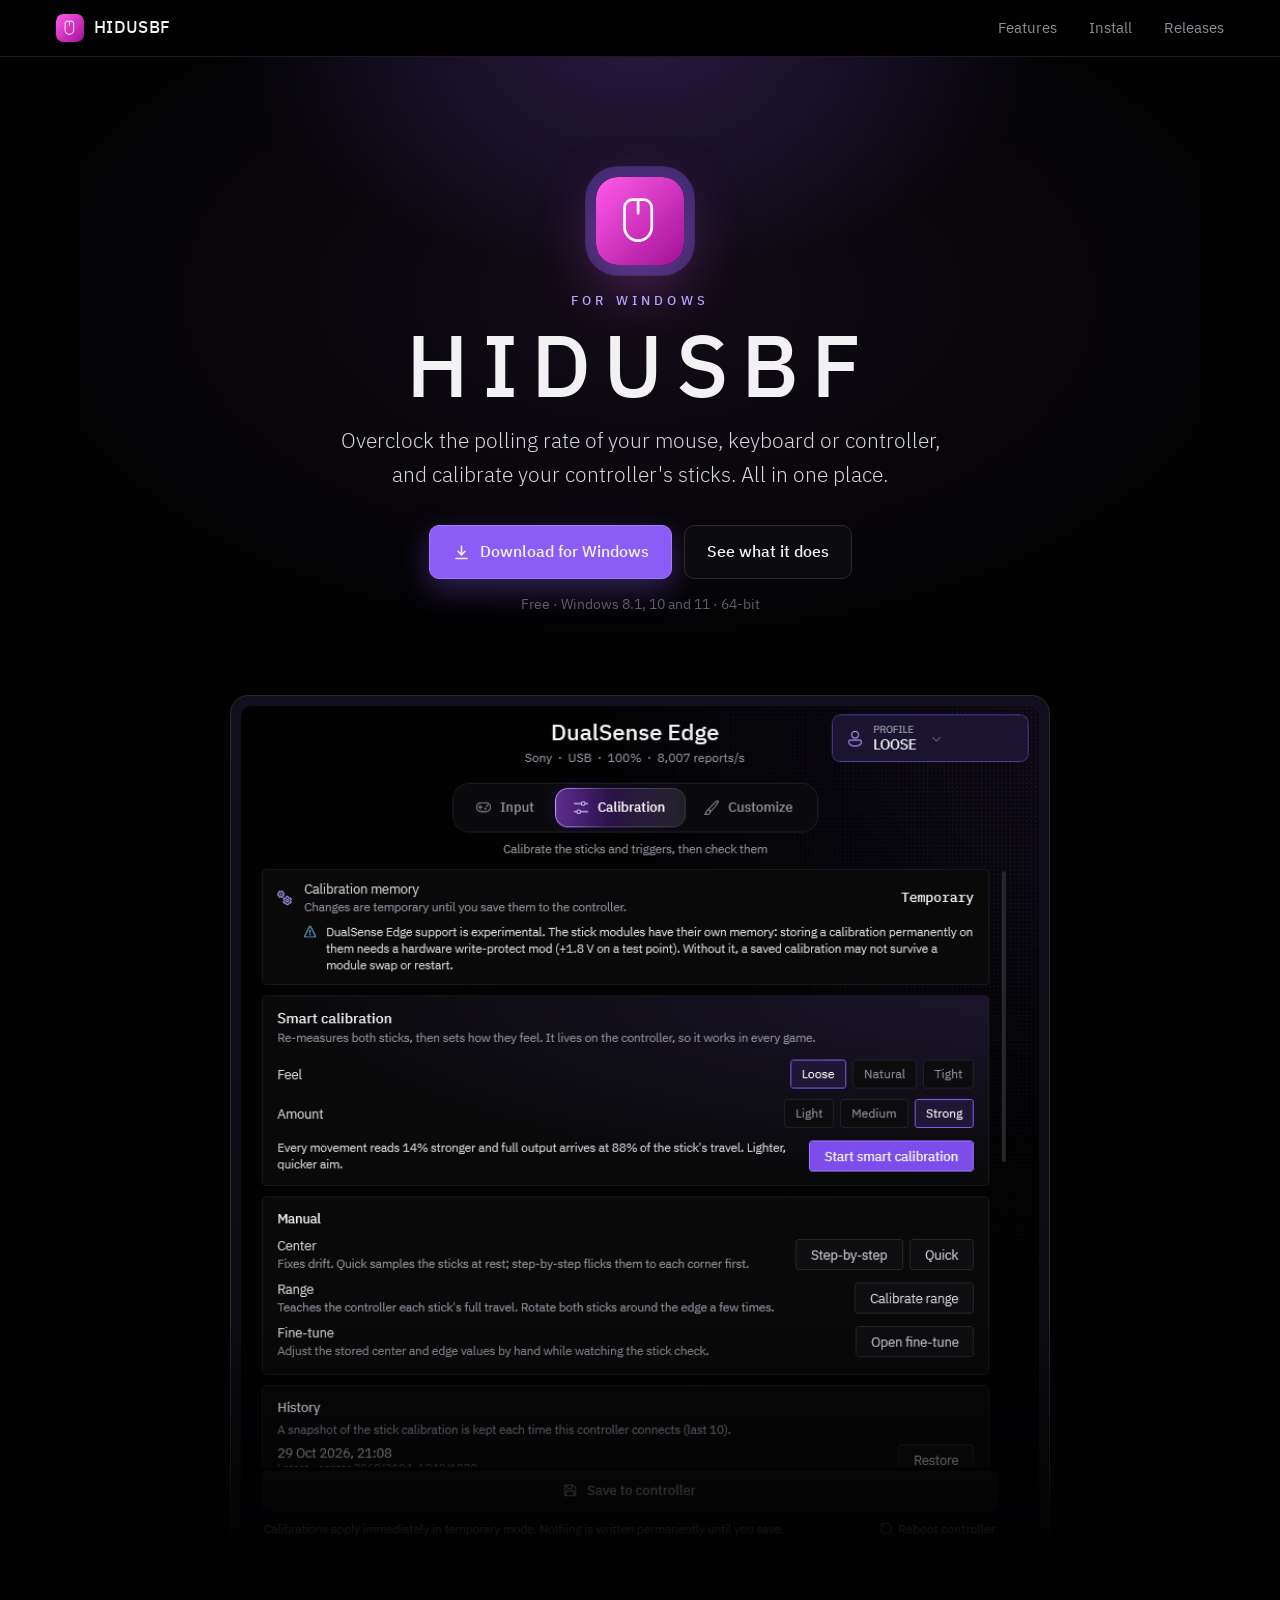
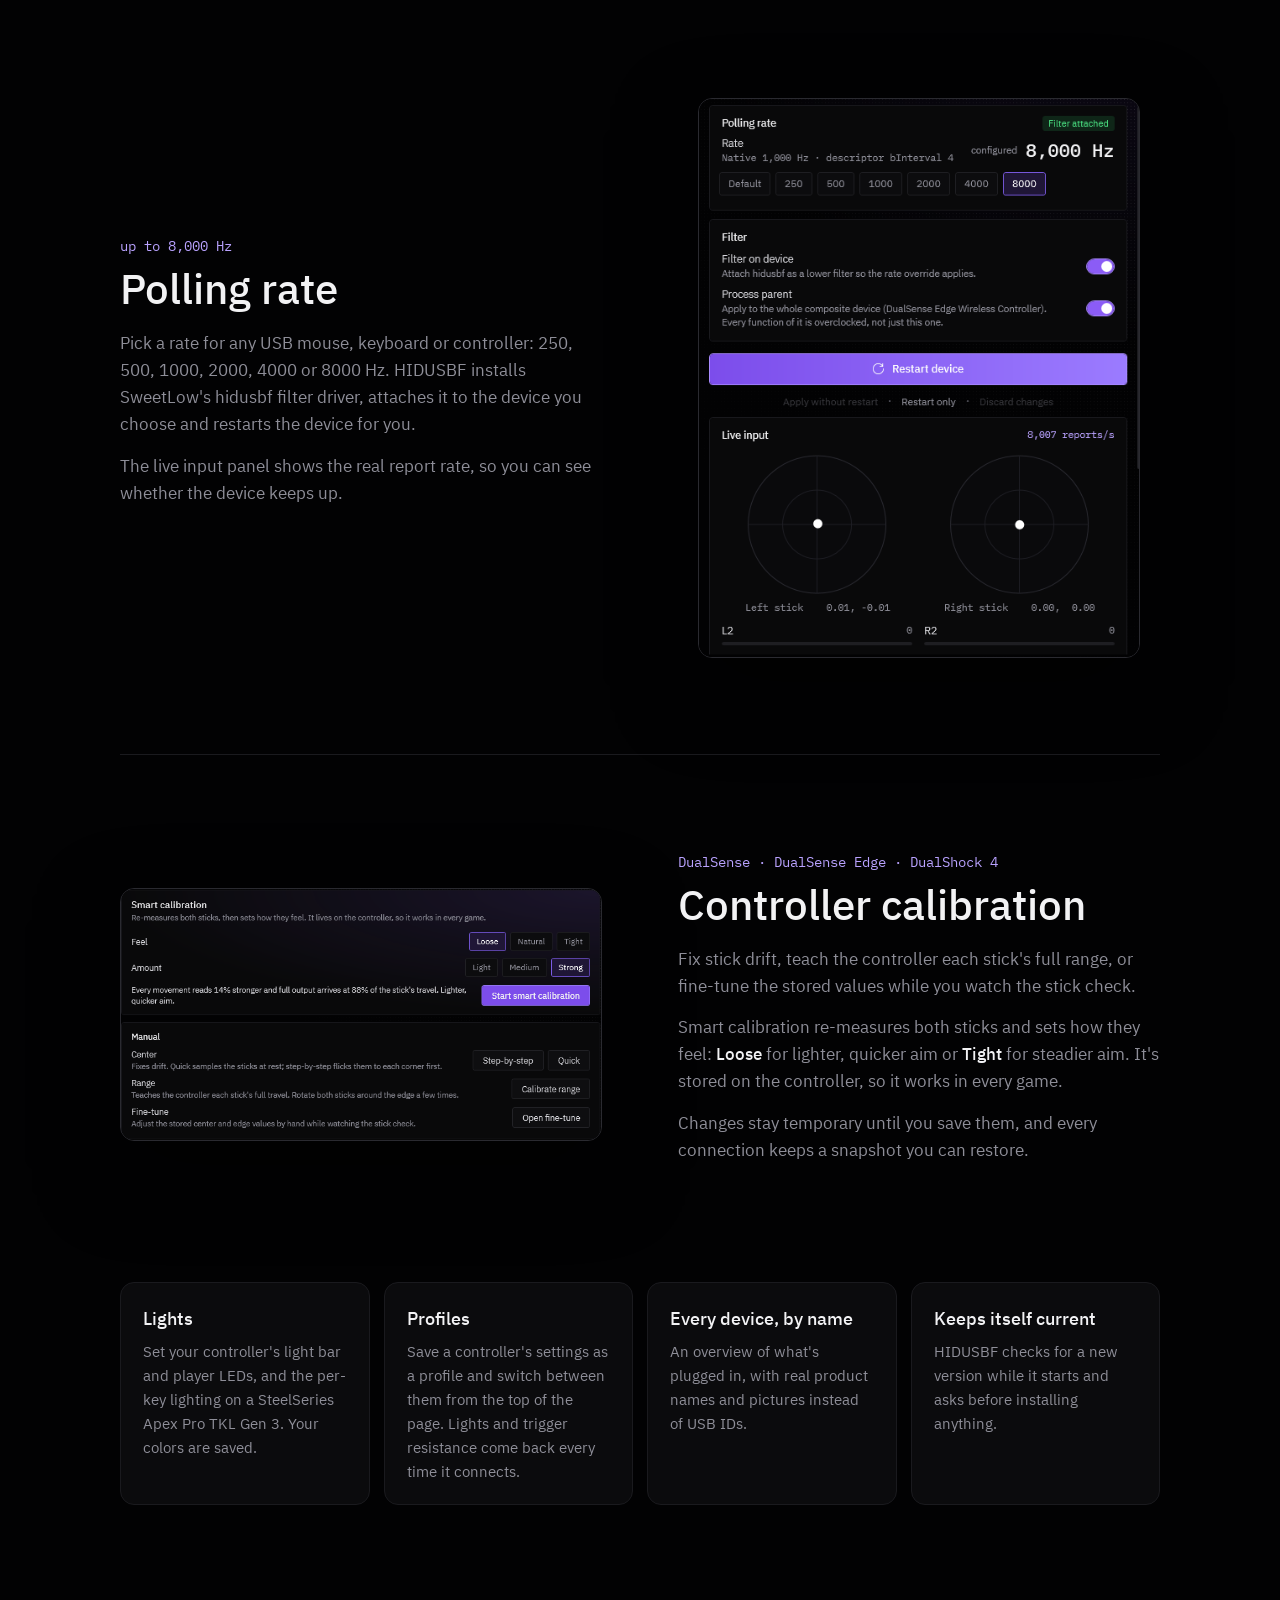
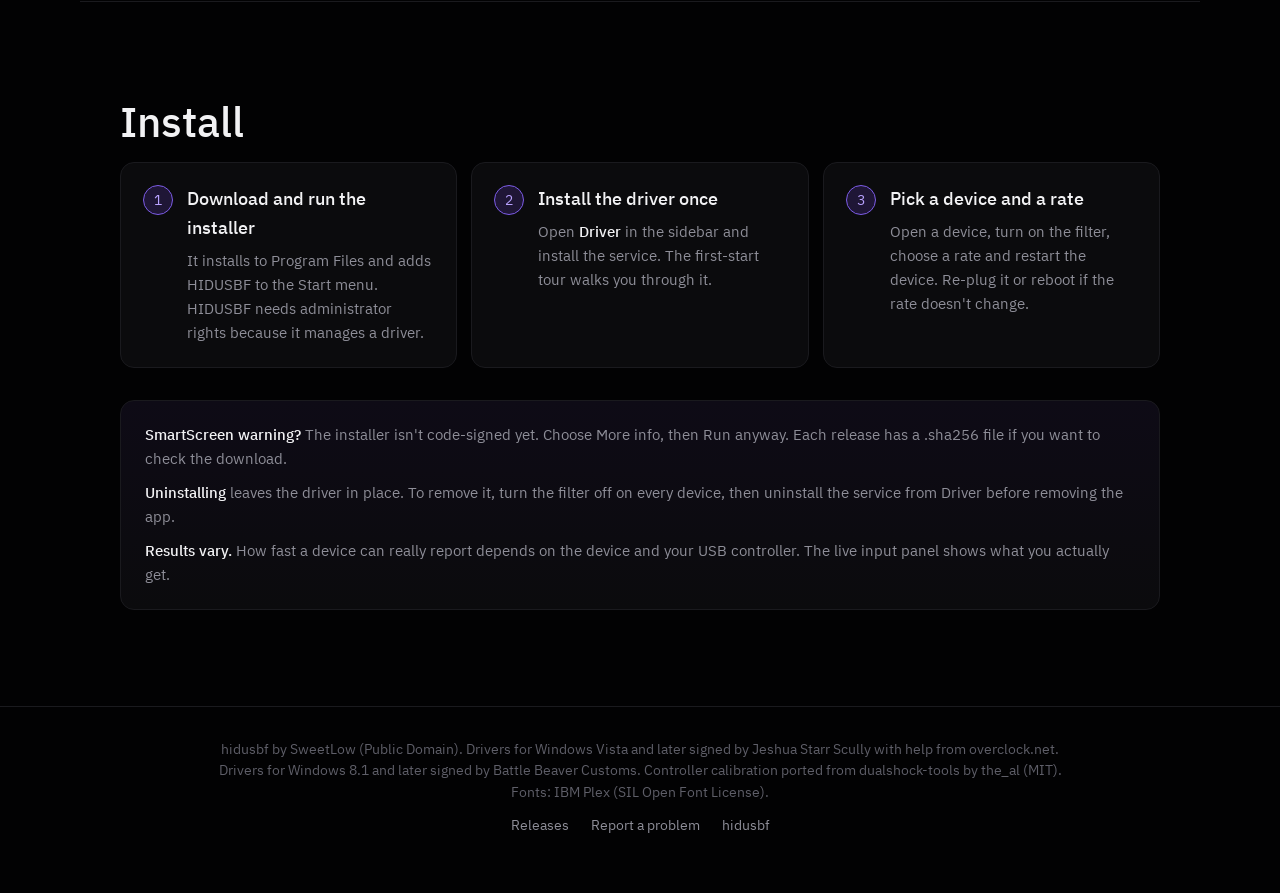
==== index.html @ 826380c1 "Website for hidusbf.app (GitHub Pages) Co-Authored-By: Claude Opus 5.5 <noreply@anthropic.com>" ====
<!doctype html>
<html lang="en">
<head>
<meta charset="utf-8">
<meta name="viewport" content="width=device-width, initial-scale=1">
<title>HIDUSBF: polling rates and controller calibration for Windows</title>
<meta name="description" content="Overclock the USB polling rate of your mouse, keyboard or controller up to 8 kHz, and calibrate PlayStation controller sticks. Free for Windows.">
<meta property="og:title" content="HIDUSBF">
<meta property="og:description" content="Polling rates up to 8 kHz, controller calibration and lighting, in one Windows app.">
<meta property="og:image" content="https://hidusbf.app/assets/calibration.png">
<meta property="og:url" content="https://hidusbf.app/">
<meta name="theme-color" content="#020203">
<link rel="icon" href="assets/icon.svg" type="image/svg+xml">
<link rel="stylesheet" href="style.css">
</head>
<body>

<header class="nav">
  <a class="brand" href="#top"><img src="assets/icon.svg" alt="" width="28" height="28">HIDUSBF</a>
  <nav>
    <a href="#features">Features</a>
    <a href="#install">Install</a>
    <a href="https://github.com/KazboXIII/HIDUSBF/releases">Releases</a>
  </nav>
</header>

<main id="top">
  <section class="hero">
    <div class="glow" aria-hidden="true"></div>
    <img class="hero-icon" src="assets/icon.svg" alt="" width="88" height="88">
    <p class="eyebrow">For Windows</p>
    <h1>HIDUSBF</h1>
    <p class="lede">Overclock the polling rate of your mouse, keyboard or controller, and calibrate your controller's sticks. All in one place.</p>
    <div class="cta">
      <a class="button primary" id="download" href="https://github.com/KazboXIII/HIDUSBF/releases/latest">
        <svg viewBox="0 0 24 24" aria-hidden="true"><path d="M12 4v11m0 0-4.5-4.5M12 15l4.5-4.5M5 19.5h14"/></svg>
        <span id="download-label">Download for Windows</span>
      </a>
      <a class="button" href="#features">See what it does</a>
    </div>
    <p class="fine" id="download-meta">Free · Windows 8.1, 10 and 11 · 64-bit</p>
    <figure class="hero-shot">
      <img src="assets/calibration.png" alt="HIDUSBF calibration tab for a DualSense Edge, with Smart calibration set to Loose" width="770" height="815">
    </figure>
  </section>

  <section class="features" id="features">
    <article class="feature">
      <div class="text">
        <p class="tag mono">up to 8,000 Hz</p>
        <h2>Polling rate</h2>
        <p>Pick a rate for any USB mouse, keyboard or controller: 250, 500, 1000, 2000, 4000 or 8000 Hz. HIDUSBF installs SweetLow's hidusbf filter driver, attaches it to the device you choose and restarts the device for you.</p>
        <p>The live input panel shows the real report rate, so you can see whether the device keeps up.</p>
      </div>
      <img src="assets/polling.png" alt="Polling rate set to 8,000 Hz with live stick input reading 8,007 reports per second" width="524" height="665" loading="lazy">
    </article>

    <article class="feature flip">
      <div class="text">
        <p class="tag mono">DualSense · DualSense Edge · DualShock 4</p>
        <h2>Controller calibration</h2>
        <p>Fix stick drift, teach the controller each stick's full range, or fine-tune the stored values while you watch the stick check.</p>
        <p>Smart calibration re-measures both sticks and sets how they feel: <span class="hl">Loose</span> for lighter, quicker aim or <span class="hl">Tight</span> for steadier aim. It's stored on the controller, so it works in every game.</p>
        <p>Changes stay temporary until you save them, and every connection keeps a snapshot you can restore.</p>
      </div>
      <img src="assets/smart-calibration.png" alt="Smart calibration set to Loose and Strong, above the manual center, range and fine-tune tools" width="703" height="368" loading="lazy">
    </article>

    <div class="grid">
      <div class="card">
        <h3>Lights</h3>
        <p>Set your controller's light bar and player LEDs, and the per-key lighting on a SteelSeries Apex Pro TKL Gen 3. Your colors are saved.</p>
      </div>
      <div class="card">
        <h3>Profiles</h3>
        <p>Save a controller's settings as a profile and switch between them from the top of the page. Lights and trigger resistance come back every time it connects.</p>
      </div>
      <div class="card">
        <h3>Every device, by name</h3>
        <p>An overview of what's plugged in, with real product names and pictures instead of USB IDs.</p>
      </div>
      <div class="card">
        <h3>Keeps itself current</h3>
        <p>HIDUSBF checks for a new version while it starts and asks before installing anything.</p>
      </div>
    </div>
  </section>

  <section class="install" id="install">
    <h2>Install</h2>
    <ol>
      <li><span class="n mono">1</span><div><h3>Download and run the installer</h3><p>It installs to Program Files and adds HIDUSBF to the Start menu. HIDUSBF needs administrator rights because it manages a driver.</p></div></li>
      <li><span class="n mono">2</span><div><h3>Install the driver once</h3><p>Open <span class="hl">Driver</span> in the sidebar and install the service. The first-start tour walks you through it.</p></div></li>
      <li><span class="n mono">3</span><div><h3>Pick a device and a rate</h3><p>Open a device, turn on the filter, choose a rate and restart the device. Re-plug it or reboot if the rate doesn't change.</p></div></li>
    </ol>
    <div class="notes">
      <p><span class="hl">SmartScreen warning?</span> The installer isn't code-signed yet. Choose More info, then Run anyway. Each release has a .sha256 file if you want to check the download.</p>
      <p><span class="hl">Uninstalling</span> leaves the driver in place. To remove it, turn the filter off on every device, then uninstall the service from Driver before removing the app.</p>
      <p><span class="hl">Results vary.</span> How fast a device can really report depends on the device and your USB controller. The live input panel shows what you actually get.</p>
    </div>
  </section>
</main>

<footer>
  <p>hidusbf by SweetLow (Public Domain). Drivers for Windows Vista and later signed by Jeshua Starr Scully with help from overclock.net. Drivers for Windows 8.1 and later signed by Battle Beaver Customs. Controller calibration ported from dualshock-tools by the_al (MIT). Fonts: IBM Plex (SIL Open Font License).</p>
  <p class="links"><a href="https://github.com/KazboXIII/HIDUSBF/releases">Releases</a><a href="https://github.com/KazboXIII/HIDUSBF/issues">Report a problem</a><a href="https://github.com/LordOfMice/hidusbf">hidusbf</a></p>
</footer>

<script>
// Point the download button straight at the newest installer (falls back to the Releases page).
fetch('https://api.github.com/repos/KazboXIII/HIDUSBF/releases/latest')
  .then(function (r) { return r.ok ? r.json() : null; })
  .then(function (rel) {
    if (!rel) return;
    var a = (rel.assets || []).filter(function (x) { return /-Setup\.exe$/.test(x.name); })[0];
    if (!a) return;
    document.getElementById('download').href = a.browser_download_url;
    document.getElementById('download-label').textContent = 'Download ' + rel.tag_name.replace(/^v/, '');
    document.getElementById('download-meta').textContent = 'Free · Windows 8.1, 10 and 11 · 64-bit · ' + (a.size / 1048576).toFixed(1) + ' MB';
  })
  .catch(function () {});
</script>
</body>
</html>
---- style.css ----
@font-face { font-family: "Plex"; src: url(assets/fonts/IBMPlexSans-Light.ttf) format("truetype"); font-weight: 300; font-display: swap; }
@font-face { font-family: "Plex"; src: url(assets/fonts/IBMPlexSans-Regular.ttf) format("truetype"); font-weight: 400; font-display: swap; }
@font-face { font-family: "Plex"; src: url(assets/fonts/IBMPlexSans-Medium.ttf) format("truetype"); font-weight: 500; font-display: swap; }
@font-face { font-family: "Plex Mono"; src: url(assets/fonts/IBMPlexMono-Regular.ttf) format("truetype"); font-weight: 400; font-display: swap; }

:root {
  --bg: #020203; --surface: #0B0B0D; --line: #1A1A1E; --line-hi: #2A2A30;
  --text: #F2F2F4; --label: #D6D6DB; --muted: #8E8E98; --faint: #5E5E68;
  --accent: #8B5CF6; --accent-soft: #B9A2FF; --accent-fill: #1F1636; --accent-line: #7C5CE6;
  --pink: #D07CFF;
  --sans: "Plex", "Segoe UI", system-ui, sans-serif; --mono: "Plex Mono", Consolas, monospace;
}
* { box-sizing: border-box; }
html { scroll-behavior: smooth; }
body { margin: 0; background: var(--bg); color: var(--label); font: 400 17px/1.6 var(--sans); -webkit-font-smoothing: antialiased; }
b, strong, h1, h2, h3 { font-weight: 500; }
a { color: inherit; }
img { max-width: 100%; height: auto; display: block; }
.mono { font-family: var(--mono); }
.hl { color: var(--text); font-weight: 500; }

/* Nav */
.nav { position: sticky; top: 0; z-index: 10; display: flex; align-items: center; justify-content: space-between;
  padding: 14px clamp(20px, 5vw, 56px); background: rgba(2, 2, 3, .72); backdrop-filter: blur(14px); border-bottom: 1px solid var(--line); }
.brand { display: flex; align-items: center; gap: 10px; text-decoration: none; color: var(--text); font-weight: 500; letter-spacing: .02em; }
.brand img { border-radius: 7px; }
.nav nav { display: flex; gap: clamp(14px, 3vw, 32px); }
.nav nav a { text-decoration: none; color: var(--muted); font-size: 15px; transition: color .15s; }
.nav nav a:hover { color: var(--text); }

/* Hero */
.hero { position: relative; text-align: center; padding: clamp(64px, 11vw, 120px) 20px 0; overflow: hidden; }
.glow { position: absolute; inset: -20% 0 auto; height: 900px; pointer-events: none;
  background: radial-gradient(600px 380px at 50% 28%, rgba(139, 92, 246, .26), transparent 70%),
              radial-gradient(900px 500px at 50% 60%, rgba(208, 124, 255, .08), transparent 70%); }
.hero > :not(.glow) { position: relative; }
.hero-icon { margin: 0 auto 26px; border-radius: 22px; box-shadow: 0 0 0 10px rgba(139, 92, 246, .1), 0 0 0 11px rgba(139, 92, 246, .28), 0 20px 60px rgba(208, 92, 234, .35); }
.eyebrow { margin: 0; color: var(--accent-soft); letter-spacing: .32em; text-transform: uppercase; font-size: 13px; font-weight: 500; }
h1 { margin: 6px 0 14px; color: var(--text); font-size: clamp(48px, 9vw, 88px); letter-spacing: .14em; font-weight: 500; line-height: 1.05; }
.lede { max-width: 620px; margin: 0 auto; color: var(--label); font-size: clamp(18px, 2.2vw, 21px); font-weight: 300; }
.cta { display: flex; gap: 12px; justify-content: center; flex-wrap: wrap; margin: 34px 0 14px; }
.button { display: inline-flex; align-items: center; gap: 9px; padding: 13px 22px; border-radius: 10px; text-decoration: none;
  color: var(--text); font-weight: 500; font-size: 16px; border: 1px solid var(--line-hi); background: var(--surface); transition: transform .15s, border-color .15s, background .15s; }
.button:hover { border-color: var(--accent-line); transform: translateY(-1px); }
.button.primary { background: var(--accent); border-color: #A07CFF; box-shadow: 0 10px 30px rgba(139, 92, 246, .35); }
.button.primary:hover { background: #9A70FA; }
.button svg { width: 19px; height: 19px; fill: none; stroke: currentColor; stroke-width: 2; stroke-linecap: round; stroke-linejoin: round; }
.fine { margin: 0; color: var(--faint); font-size: 14px; }
.hero-shot { margin: clamp(48px, 7vw, 80px) auto 0; max-width: 820px; padding: 10px; border-radius: 18px;
  border: 1px solid var(--line-hi); background: linear-gradient(180deg, #120E1C, var(--surface));
  box-shadow: 0 40px 120px rgba(139, 92, 246, .18); -webkit-mask-image: linear-gradient(180deg, #000 72%, transparent); mask-image: linear-gradient(180deg, #000 72%, transparent); }
.hero-shot img { border-radius: 10px; width: 100%; }

/* Features */
section { max-width: 1120px; margin: 0 auto; padding: 0 clamp(20px, 5vw, 40px); }
.features { padding-top: 40px; }
.feature { display: grid; grid-template-columns: 1fr 1fr; gap: clamp(32px, 6vw, 80px); align-items: center; padding: clamp(48px, 8vw, 96px) 0; border-top: 1px solid var(--line); }
.feature:first-child { border-top: 0; }
.feature img { border-radius: 14px; border: 1px solid var(--line-hi); box-shadow: 0 30px 80px rgba(0, 0, 0, .6); justify-self: center; max-height: 560px; width: auto; }
.feature.flip .text { order: 2; }
.tag { margin: 0 0 8px; color: var(--accent-soft); font-size: 14px; }
h2 { margin: 0 0 16px; color: var(--text); font-size: clamp(30px, 4vw, 42px); line-height: 1.15; }
.feature p:not(.tag) { margin: 0 0 14px; color: var(--muted); }
.grid { display: grid; grid-template-columns: repeat(auto-fit, minmax(240px, 1fr)); gap: 14px; padding: 8px 0 clamp(56px, 8vw, 96px); }
.card { padding: 22px 22px 20px; border-radius: 14px; border: 1px solid var(--line); background: var(--surface); transition: border-color .2s, transform .2s; }
.card:hover { border-color: var(--line-hi); transform: translateY(-2px); }
h3 { margin: 0 0 6px; color: var(--text); font-size: 18px; }
.card p { margin: 0; color: var(--muted); font-size: 15px; }

/* Install */
.install { padding-top: clamp(48px, 8vw, 96px); padding-bottom: clamp(56px, 8vw, 96px); border-top: 1px solid var(--line); }
.install ol { list-style: none; margin: 0 0 32px; padding: 0; display: grid; grid-template-columns: repeat(3, 1fr); gap: 14px; }
.install li { display: flex; gap: 14px; padding: 22px; border-radius: 14px; background: var(--surface); border: 1px solid var(--line); }
.install li p { margin: 0; color: var(--muted); font-size: 15px; }
.n { flex: none; width: 30px; height: 30px; display: grid; place-items: center; border-radius: 50%; background: var(--accent-fill); border: 1px solid var(--accent-line); color: var(--accent-soft); font-size: 14px; }
.notes { display: grid; gap: 10px; padding: 22px 24px; border-radius: 14px; border: 1px solid var(--line); background: linear-gradient(180deg, #0E0B16, var(--surface)); }
.notes p { margin: 0; color: var(--muted); font-size: 15px; }

/* Footer */
footer { border-top: 1px solid var(--line); padding: 32px clamp(20px, 5vw, 56px) 44px; text-align: center; color: var(--faint); font-size: 13.5px; }
footer p { max-width: 860px; margin: 0 auto 12px; }
footer .links { display: flex; justify-content: center; gap: 22px; flex-wrap: wrap; }
footer .links a { color: var(--muted); text-decoration: none; }
footer .links a:hover { color: var(--text); }

@media (max-width: 820px) {
  .feature { grid-template-columns: 1fr; }
  .feature.flip .text { order: 0; }
  .install ol { grid-template-columns: 1fr; }
  .nav nav a:not(:last-child) { display: none; }
}
@media (prefers-reduced-motion: reduce) { html { scroll-behavior: auto; } * { transition: none !important; } }
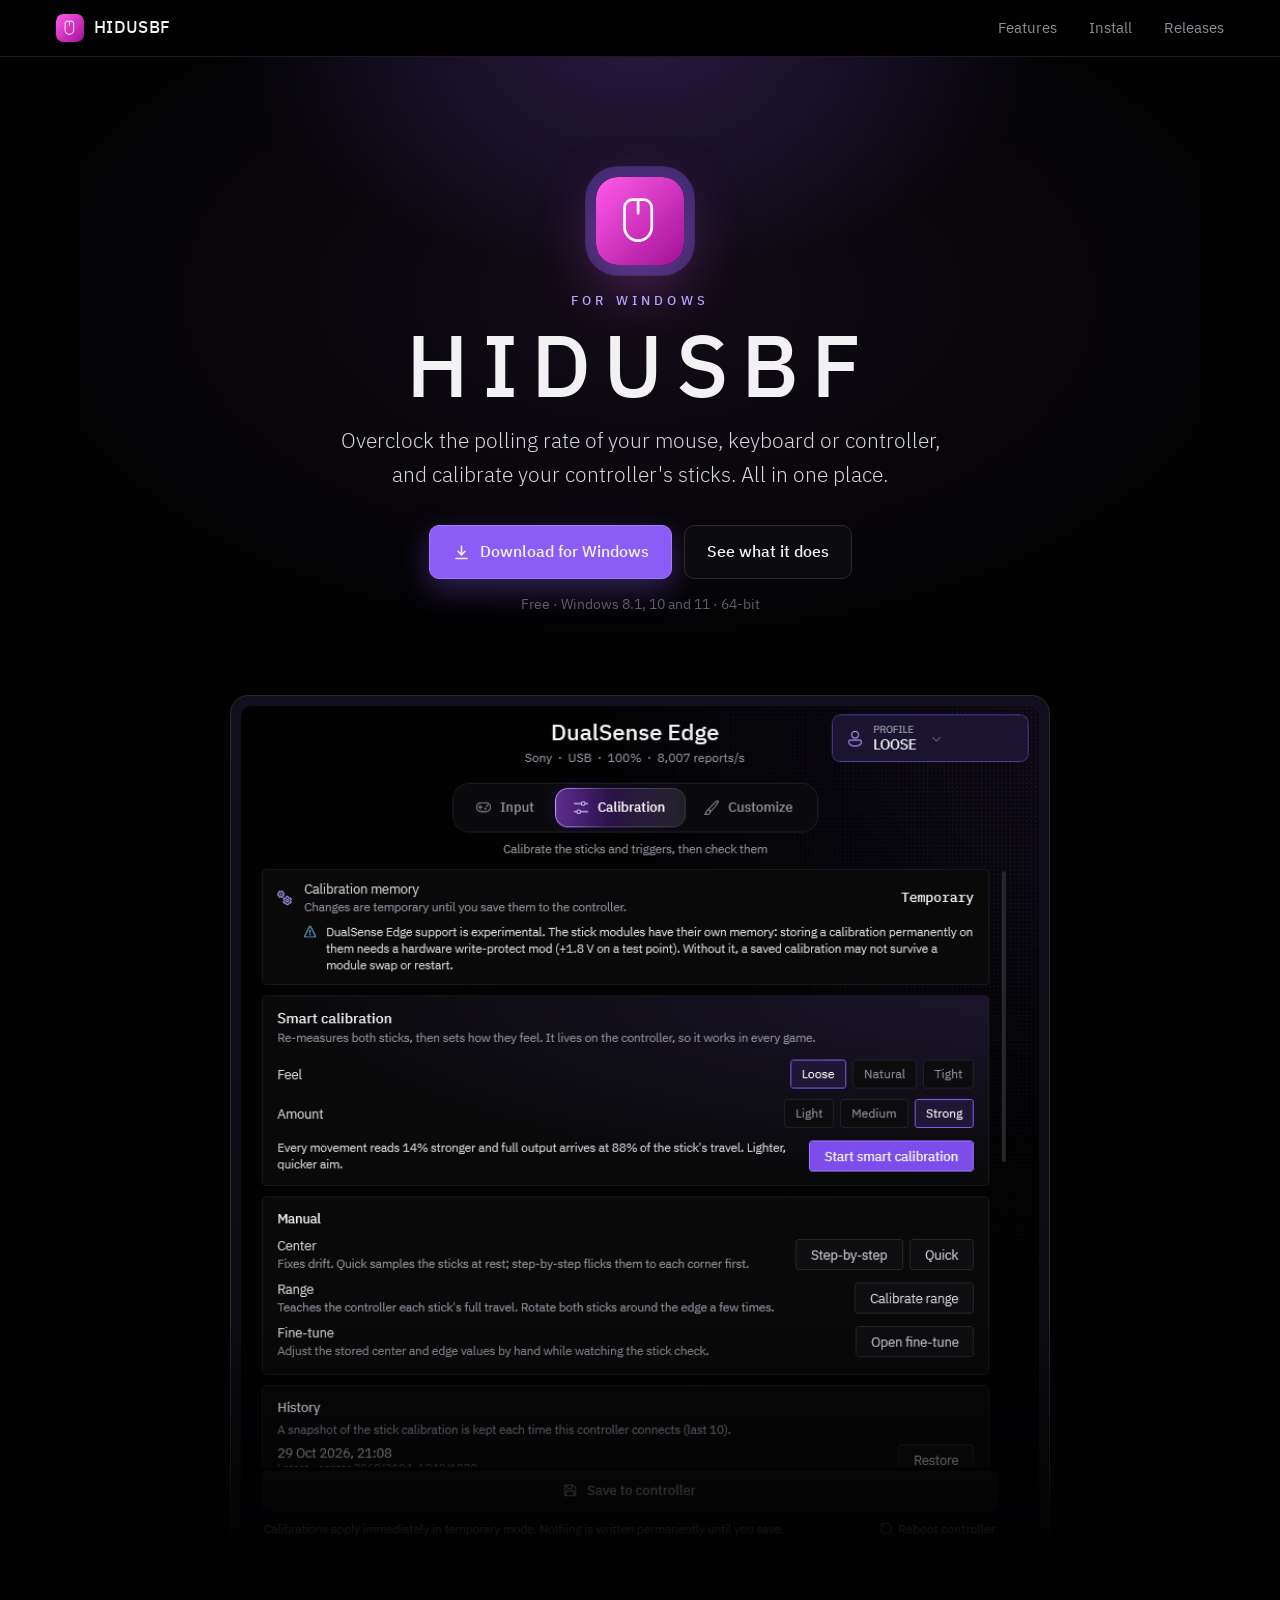
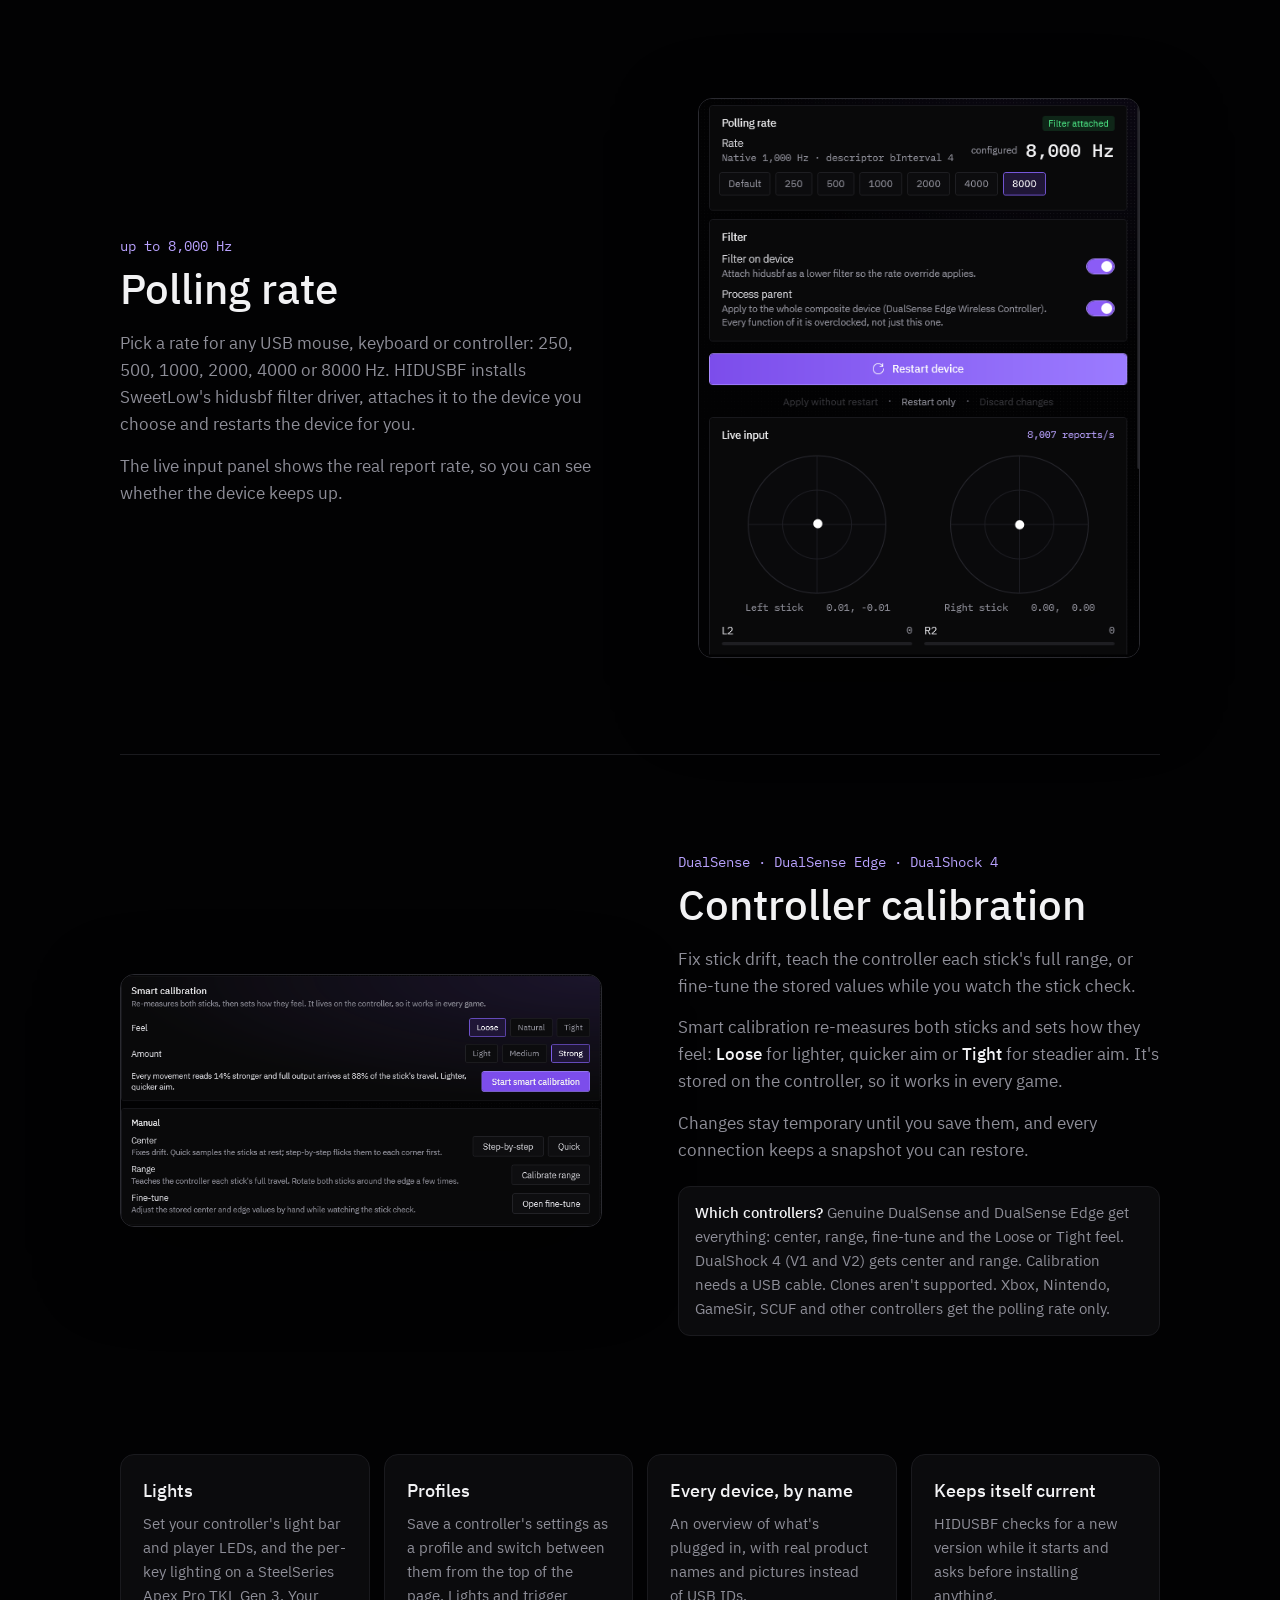
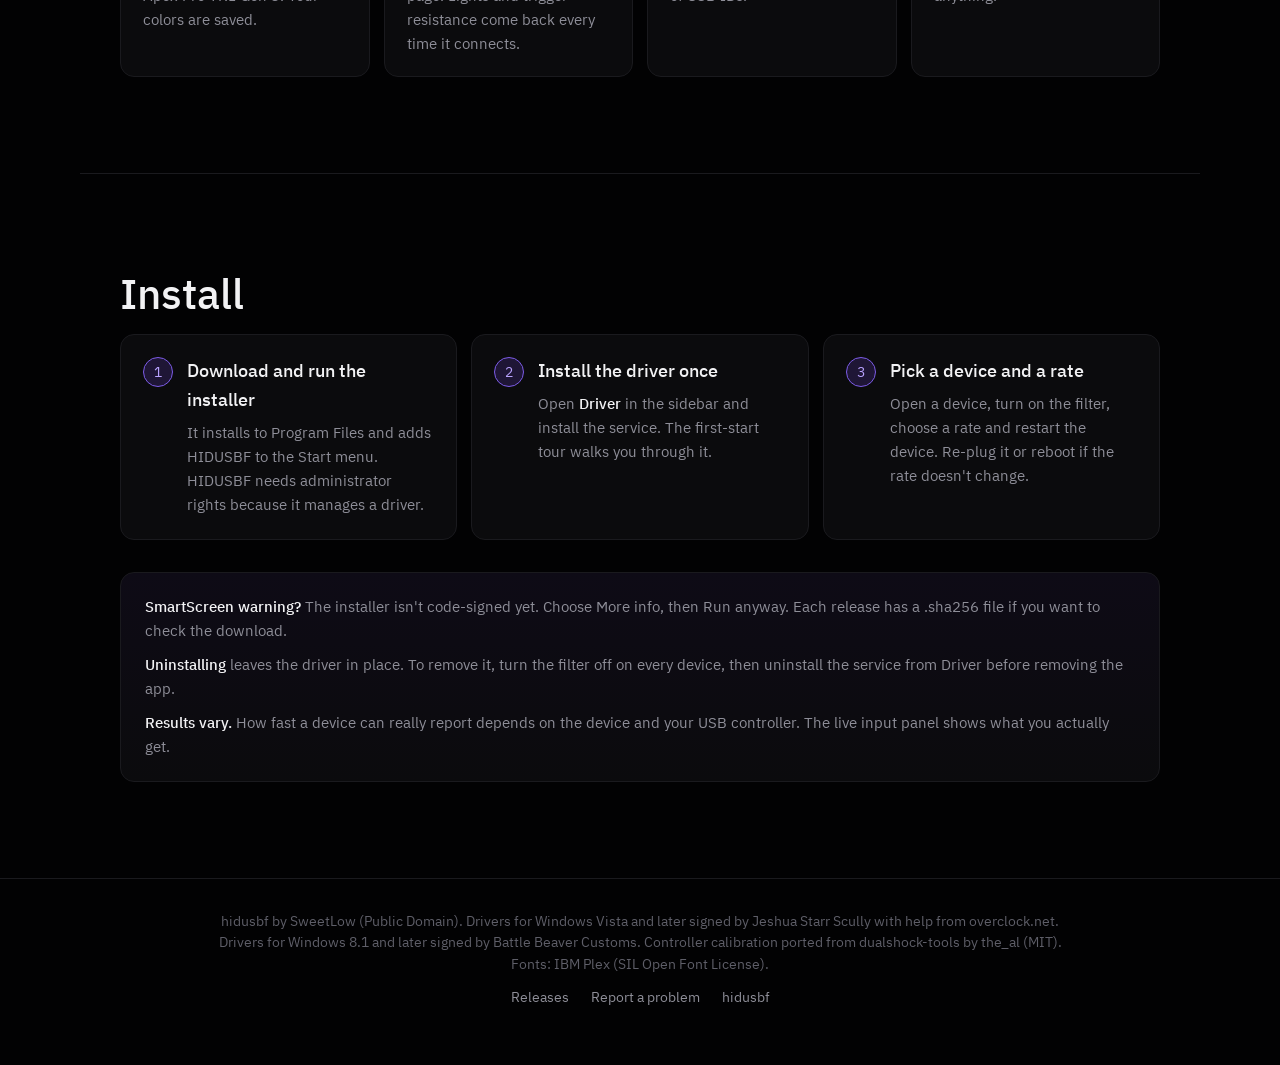
==== commit ab4210f3: "Site: which controllers support calibration Co-Authored-By: Claude Opus 5.5 <noreply@anthropic.com>" ====
--- a/index.html
+++ b/index.html
@@ -62,6 +62,7 @@
         <p>Fix stick drift, teach the controller each stick's full range, or fine-tune the stored values while you watch the stick check.</p>
         <p>Smart calibration re-measures both sticks and sets how they feel: <span class="hl">Loose</span> for lighter, quicker aim or <span class="hl">Tight</span> for steadier aim. It's stored on the controller, so it works in every game.</p>
         <p>Changes stay temporary until you save them, and every connection keeps a snapshot you can restore.</p>
+        <p class="support"><span class="hl">Which controllers?</span> Genuine DualSense and DualSense Edge get everything: center, range, fine-tune and the Loose or Tight feel. DualShock 4 (V1 and V2) gets center and range. Calibration needs a USB cable. Clones aren't supported. Xbox, Nintendo, GameSir, SCUF and other controllers get the polling rate only.</p>
       </div>
       <img src="assets/smart-calibration.png" alt="Smart calibration set to Loose and Strong, above the manual center, range and fine-tune tools" width="703" height="368" loading="lazy">
     </article>
--- a/style.css
+++ b/style.css
@@ -61,6 +61,7 @@
 .tag { margin: 0 0 8px; color: var(--accent-soft); font-size: 14px; }
 h2 { margin: 0 0 16px; color: var(--text); font-size: clamp(30px, 4vw, 42px); line-height: 1.15; }
 .feature p:not(.tag) { margin: 0 0 14px; color: var(--muted); }
+.feature p.support { margin-top: 22px; padding: 14px 16px; border-radius: 12px; border: 1px solid var(--line); background: var(--surface); font-size: 15px; }
 .grid { display: grid; grid-template-columns: repeat(auto-fit, minmax(240px, 1fr)); gap: 14px; padding: 8px 0 clamp(56px, 8vw, 96px); }
 .card { padding: 22px 22px 20px; border-radius: 14px; border: 1px solid var(--line); background: var(--surface); transition: border-color .2s, transform .2s; }
 .card:hover { border-color: var(--line-hi); transform: translateY(-2px); }
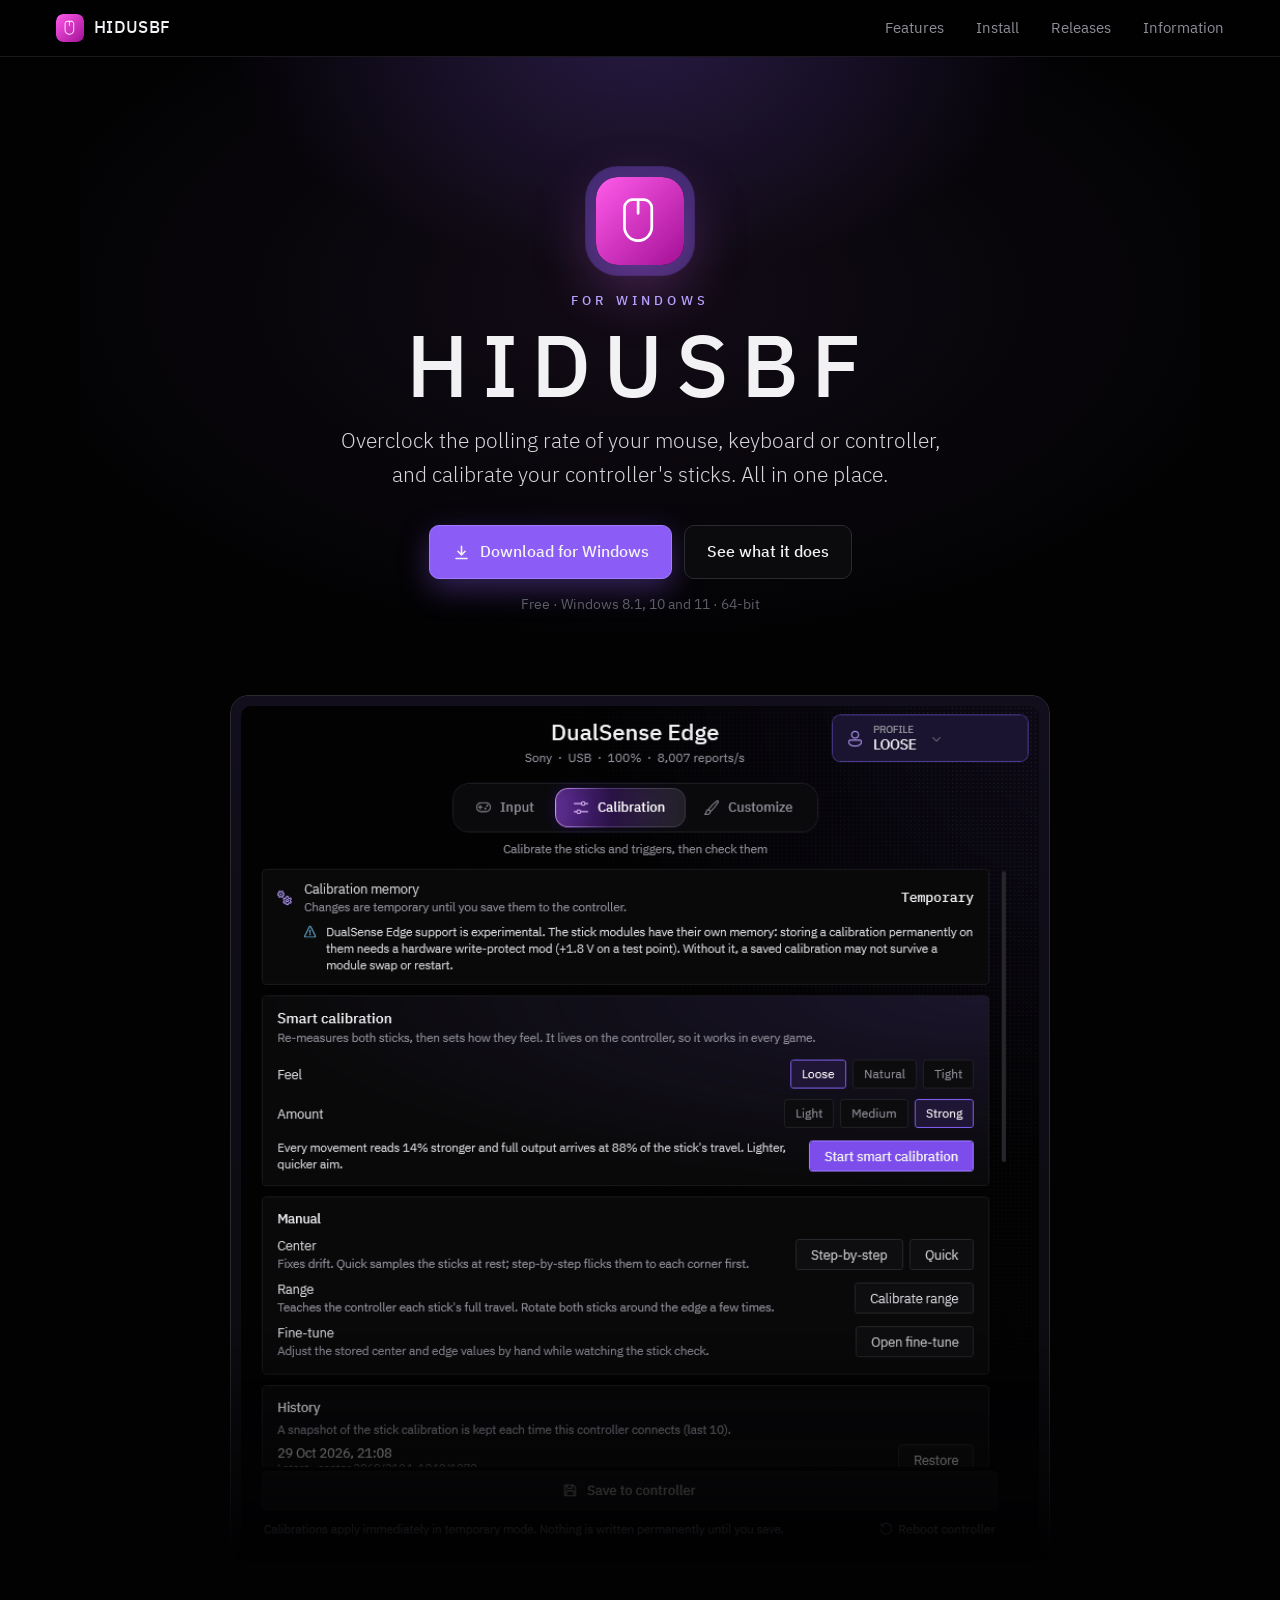
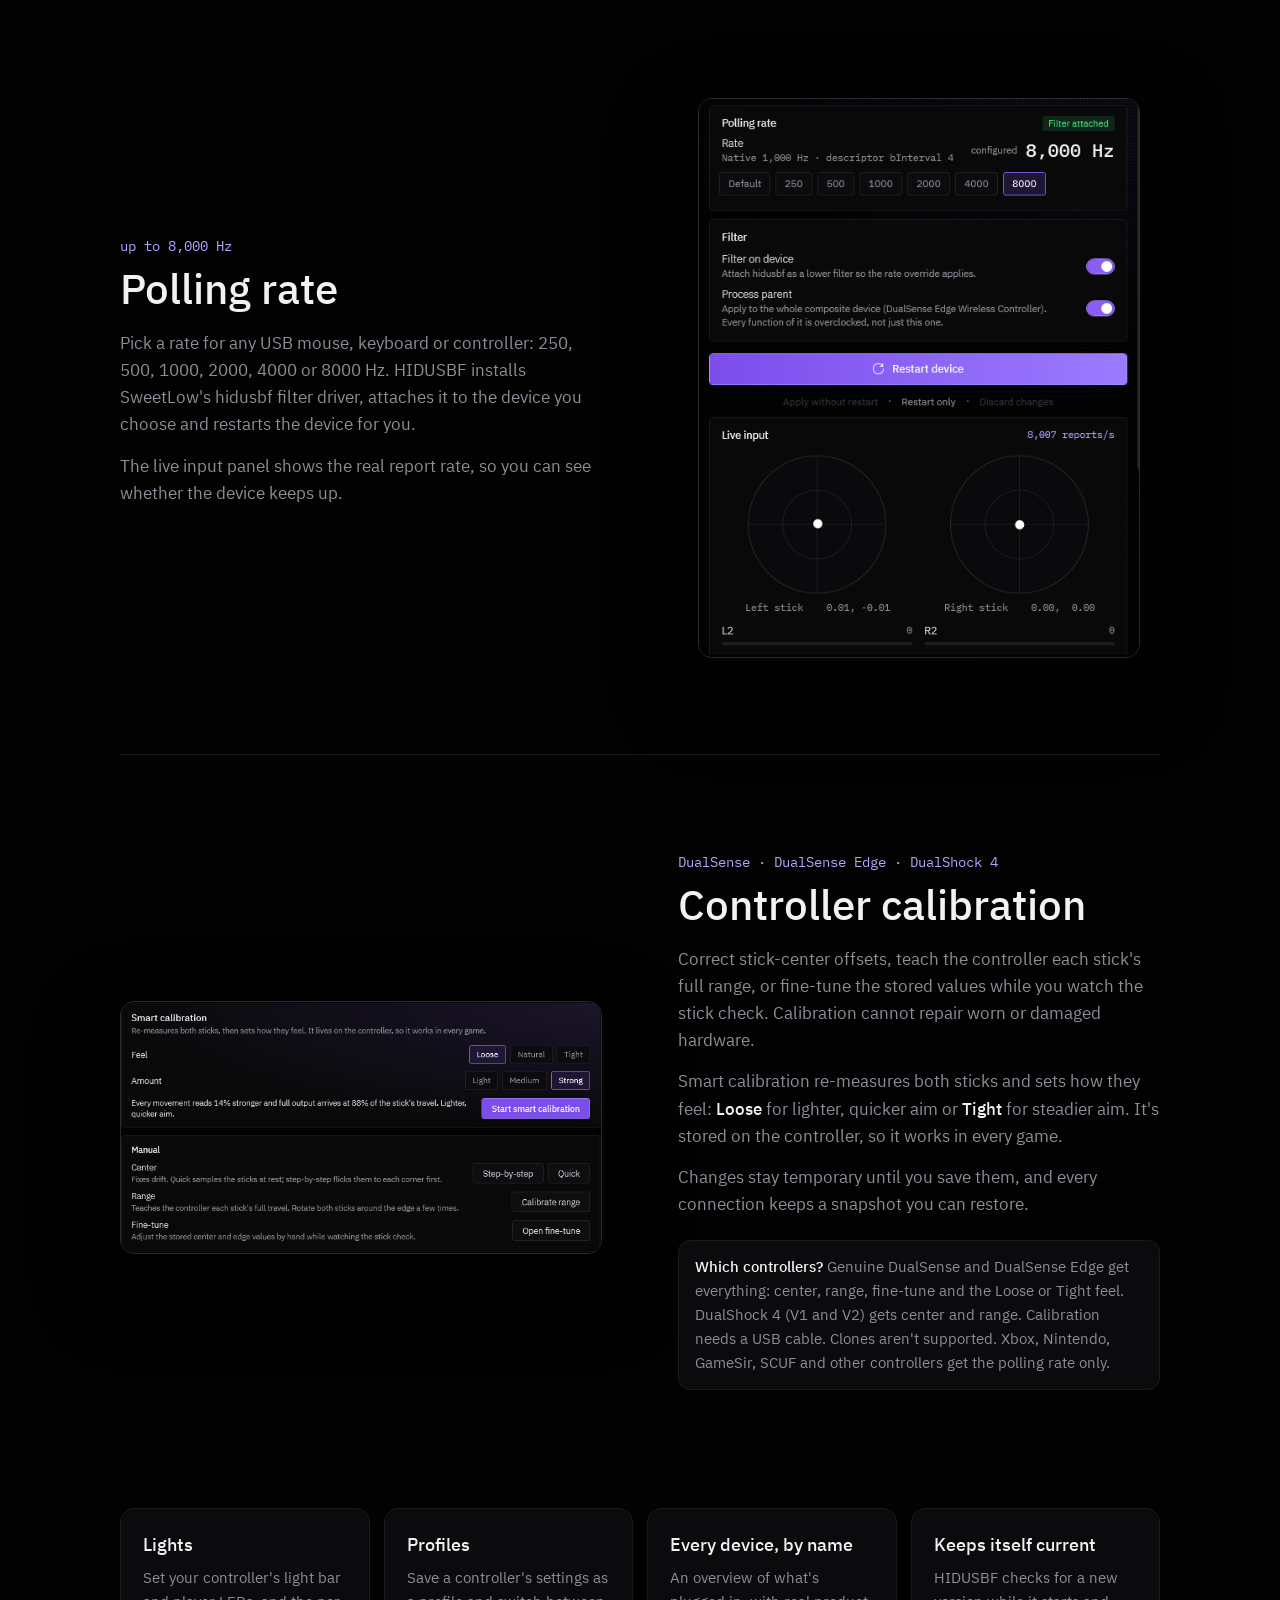
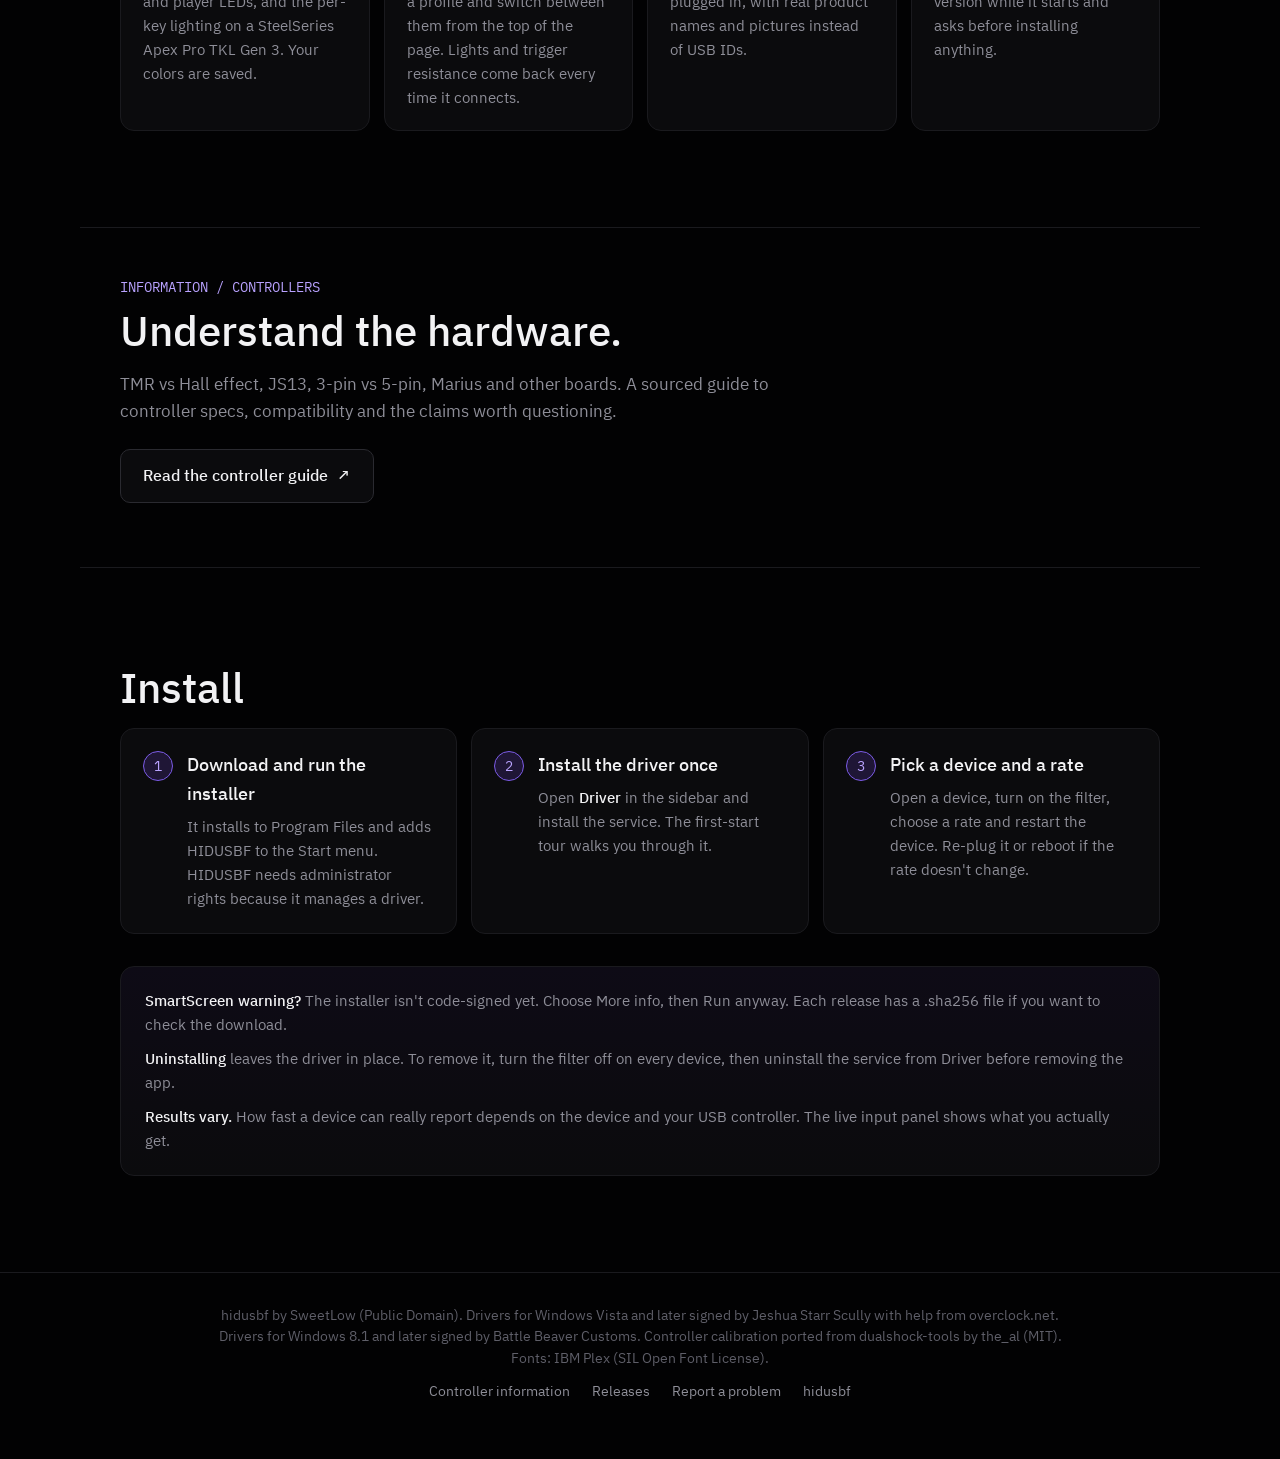
==== commit b6a01c3c: "Add sourced controller hardware information guide" ====
--- a/index.html
+++ b/index.html
@@ -21,6 +21,7 @@
     <a href="#features">Features</a>
     <a href="#install">Install</a>
     <a href="https://github.com/KazboXIII/HIDUSBF/releases">Releases</a>
+    <a href="information/">Information</a>
   </nav>
 </header>
 
@@ -59,7 +60,7 @@
       <div class="text">
         <p class="tag mono">DualSense · DualSense Edge · DualShock 4</p>
         <h2>Controller calibration</h2>
-        <p>Fix stick drift, teach the controller each stick's full range, or fine-tune the stored values while you watch the stick check.</p>
+        <p>Correct stick-center offsets, teach the controller each stick's full range, or fine-tune the stored values while you watch the stick check. Calibration cannot repair worn or damaged hardware.</p>
         <p>Smart calibration re-measures both sticks and sets how they feel: <span class="hl">Loose</span> for lighter, quicker aim or <span class="hl">Tight</span> for steadier aim. It's stored on the controller, so it works in every game.</p>
         <p>Changes stay temporary until you save them, and every connection keeps a snapshot you can restore.</p>
         <p class="support"><span class="hl">Which controllers?</span> Genuine DualSense and DualSense Edge get everything: center, range, fine-tune and the Loose or Tight feel. DualShock 4 (V1 and V2) gets center and range. Calibration needs a USB cable. Clones aren't supported. Xbox, Nintendo, GameSir, SCUF and other controllers get the polling rate only.</p>
@@ -87,6 +88,13 @@
     </div>
   </section>
 
+  <section class="info-link-section" aria-labelledby="information-title">
+    <p class="tag mono">INFORMATION / CONTROLLERS</p>
+    <h2 id="information-title">Understand the hardware.</h2>
+    <p>TMR vs Hall effect, JS13, 3-pin vs 5-pin, Marius and other boards. A sourced guide to controller specs, compatibility and the claims worth questioning.</p>
+    <a class="button" href="information/">Read the controller guide <span aria-hidden="true">↗</span></a>
+  </section>
+
   <section class="install" id="install">
     <h2>Install</h2>
     <ol>
@@ -104,7 +112,7 @@
 
 <footer>
   <p>hidusbf by SweetLow (Public Domain). Drivers for Windows Vista and later signed by Jeshua Starr Scully with help from overclock.net. Drivers for Windows 8.1 and later signed by Battle Beaver Customs. Controller calibration ported from dualshock-tools by the_al (MIT). Fonts: IBM Plex (SIL Open Font License).</p>
-  <p class="links"><a href="https://github.com/KazboXIII/HIDUSBF/releases">Releases</a><a href="https://github.com/KazboXIII/HIDUSBF/issues">Report a problem</a><a href="https://github.com/LordOfMice/hidusbf">hidusbf</a></p>
+  <p class="links"><a href="information/">Controller information</a><a href="https://github.com/KazboXIII/HIDUSBF/releases">Releases</a><a href="https://github.com/KazboXIII/HIDUSBF/issues">Report a problem</a><a href="https://github.com/LordOfMice/hidusbf">hidusbf</a></p>
 </footer>
 
 <script>
--- a/style.css
+++ b/style.css
@@ -69,6 +69,9 @@
 .card p { margin: 0; color: var(--muted); font-size: 15px; }
 
 /* Install */
+.info-link-section { padding-top: 48px; padding-bottom: 64px; border-top: 1px solid var(--line); }
+.info-link-section > p:not(.tag) { max-width: 680px; color: var(--muted); margin: 0 0 24px; }
+.nav nav a:focus-visible, .button:focus-visible, footer a:focus-visible { outline: 2px solid var(--accent-soft); outline-offset: 5px; }
 .install { padding-top: clamp(48px, 8vw, 96px); padding-bottom: clamp(56px, 8vw, 96px); border-top: 1px solid var(--line); }
 .install ol { list-style: none; margin: 0 0 32px; padding: 0; display: grid; grid-template-columns: repeat(3, 1fr); gap: 14px; }
 .install li { display: flex; gap: 14px; padding: 22px; border-radius: 14px; background: var(--surface); border: 1px solid var(--line); }
